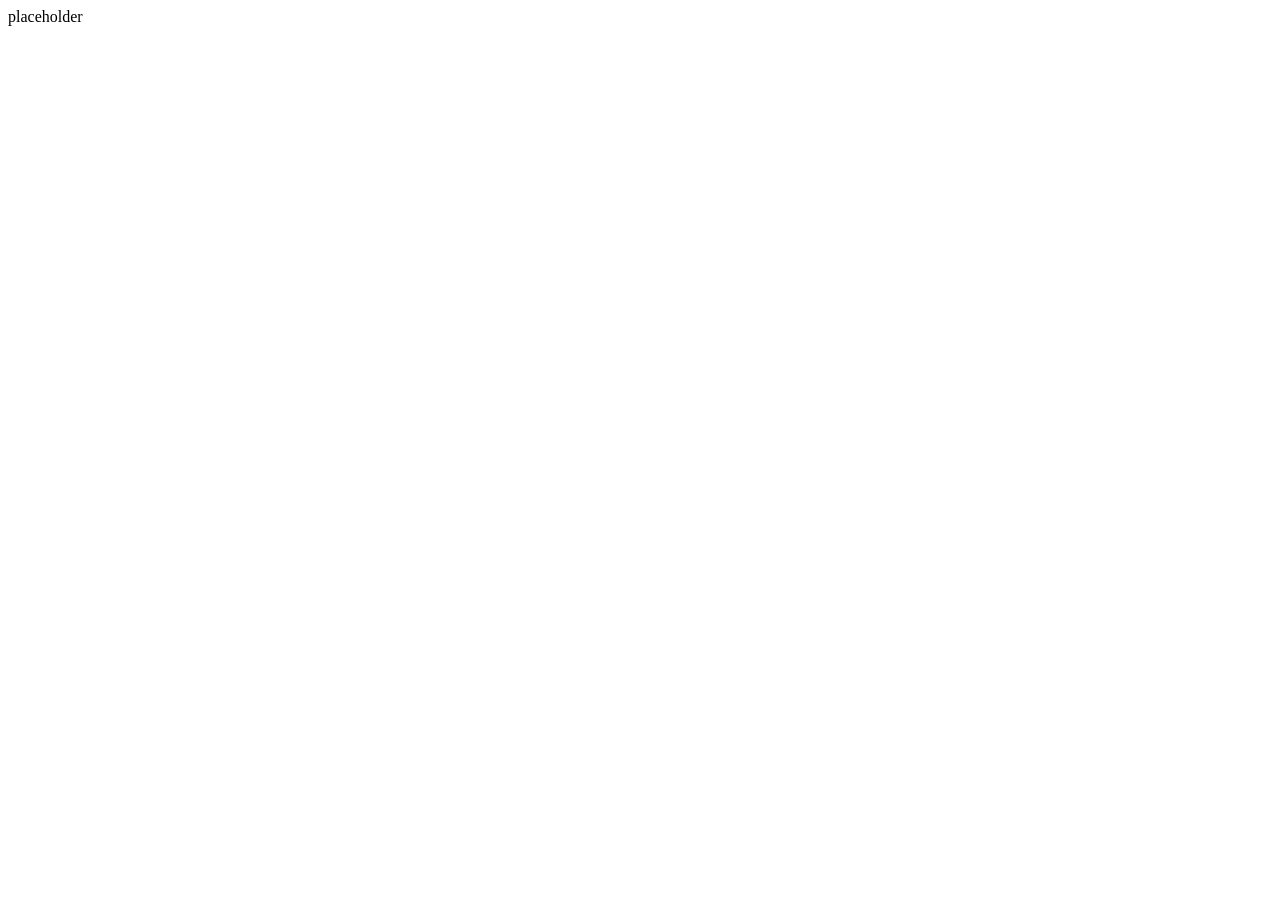
==== cross/tray/ui/index.html @ e04d2fab "Windows/Linux: Tauri tray backend Tray icon with usage ring, main and floating button windows, limit" ====
<!doctype html><meta charset=utf-8><title>Claude Anchor</title><body>placeholder<script>window.__TAURI__.event.listen("state",e=>document.body.textContent=JSON.stringify(e.payload).slice(0,300))</script>
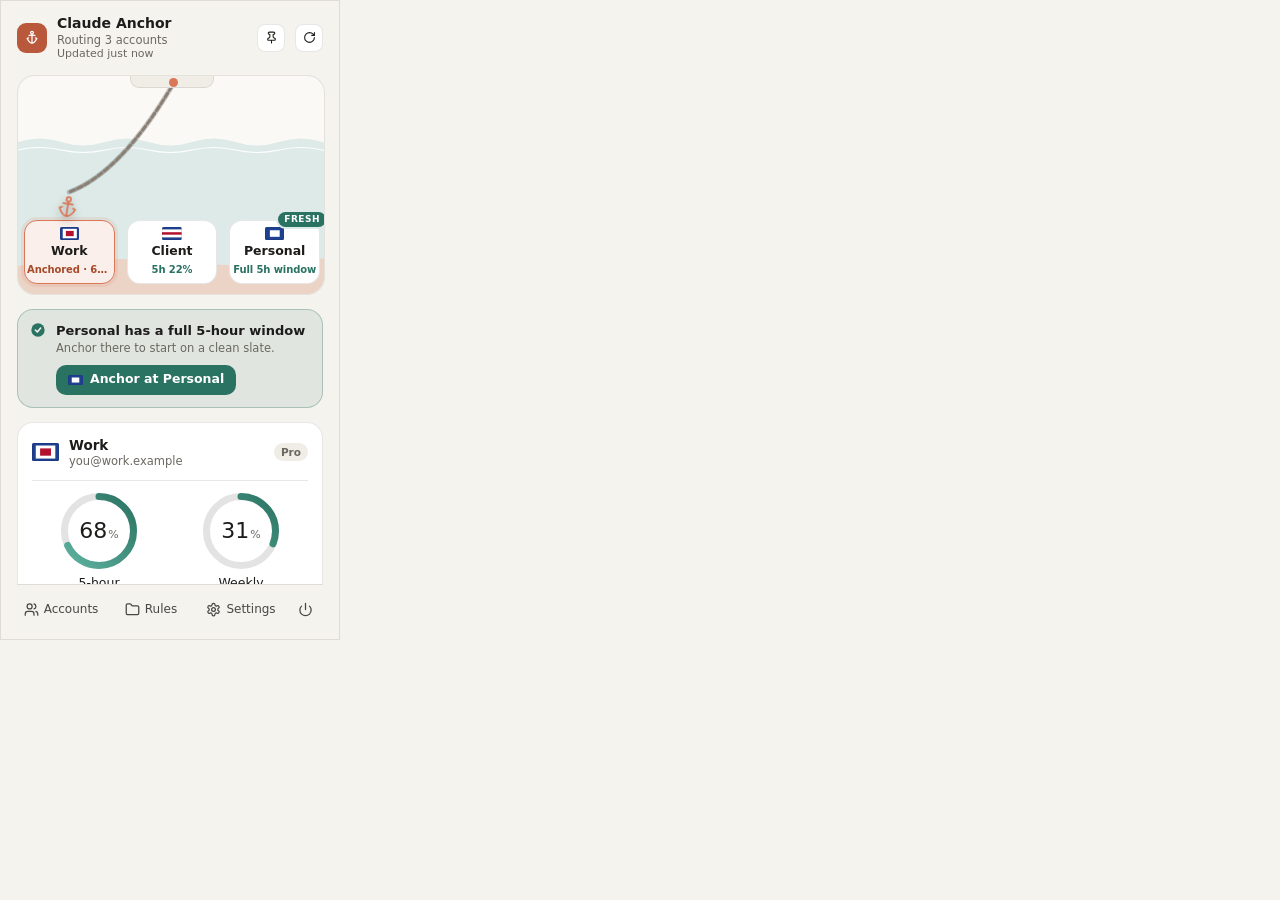
==== commit ba799f21: "Windows/Linux: tray UI Plain HTML/CSS/JS port of the Clay design: harbor switcher, rings, usage, las" ====
--- a/cross/tray/ui/index.html
+++ b/cross/tray/ui/index.html
@@ -1 +1,17 @@
-<!doctype html><meta charset=utf-8><title>Claude Anchor</title><body>placeholder<script>window.__TAURI__.event.listen("state",e=>document.body.textContent=JSON.stringify(e.payload).slice(0,300))</script>
+<!doctype html>
+<html lang="en">
+<head>
+<meta charset="utf-8">
+<meta name="viewport" content="width=device-width, initial-scale=1">
+<meta name="color-scheme" content="light dark">
+<title>Claude Anchor</title>
+<link rel="stylesheet" href="app.css">
+</head>
+<body>
+<div id="app" aria-live="off"></div>
+<script type="module">
+  if (!window.__TAURI__) (await import("./mock.js")).installMock();
+  await import("./app.js");
+</script>
+</body>
+</html>
--- a/cross/tray/ui/app.css
+++ b/cross/tray/ui/app.css
@@ -0,0 +1,242 @@
+/* Claude Anchor tray UI. "Clay" palette from docs/DESIGN.md. */
+:root {
+  --paper: #F5F3EE; --surface: #FFFFFF; --surface2: #F0EDE6;
+  --accent: #D97757; --accent-text: #A64A28; --accent-fill: #B9583A; --accent-ink: #FFFFFF;
+  --fresh: #2A7262; --fresh-ink: #FFFFFF; --amber: #8C5F0B; --limit: #B5352E;
+  --text: #1D1C1A; --text2: #6B6760; --hairline: rgba(29,28,26,.10); --track: rgba(29,28,26,.12); --track-faint: rgba(29,28,26,.07);
+  --sky: #FBF9F5; --sea: #DDEAE8; --foam: #FFFFFF; --seabed: #EBD3C6; --chain: #8A7F72;
+  --g-ok-a: #5FB3A1; --g-ok-b: #2A7262; --g-warn-a: #E9BE5C; --g-warn-b: #B07A12; --g-crit-a: #E57A70; --g-crit-b: #B5352E;
+  --shadow: 0 6px 18px rgba(0,0,0,.18);
+  color-scheme: light;
+}
+@media (prefers-color-scheme: dark) {
+  :root {
+    --paper: #1D1C1A; --surface: #272624; --surface2: #302E2B;
+    --accent-text: #EB9475; --accent-fill: #D97757; --accent-ink: #1D1C1A;
+    --fresh: #72C2AF; --fresh-ink: #1D1C1A; --amber: #E8BA5A; --limit: #F27D72;
+    --text: #F5F3EE; --text2: #A9A49B; --hairline: rgba(245,243,238,.10); --track: rgba(245,243,238,.12); --track-faint: rgba(245,243,238,.07);
+    --sky: #24231F; --sea: #1F2E2D; --foam: #3C5654; --seabed: #3A2A22; --chain: #8F877C;
+    --g-ok-a: #9ADBCB; --g-ok-b: #4FA593; --g-warn-a: #F4D488; --g-warn-b: #D9A23A; --g-crit-a: #FFA59C; --g-crit-b: #E0564D;
+    --shadow: 0 6px 18px rgba(0,0,0,.5);
+    color-scheme: dark;
+  }
+}
+* { box-sizing: border-box; margin: 0; }
+html, body { height: 100%; }
+body { position: relative;
+  width: 340px; height: 640px; overflow: hidden; background: var(--paper); color: var(--text);
+  font: 13px/1.35 "Segoe UI Variable Text", "Segoe UI", Cantarell, Ubuntu, Inter, system-ui, -apple-system, sans-serif;
+  -webkit-font-smoothing: antialiased; user-select: none; -webkit-user-select: none; cursor: default;
+}
+body.page { width: auto; }
+button, select, input { font: inherit; color: inherit; }
+button { background: none; border: 0; padding: 0; cursor: pointer; text-align: inherit; }
+button:disabled { cursor: default; }
+svg { display: block; flex: none; }
+:focus-visible { outline: 2px solid var(--accent-text); outline-offset: 2px; border-radius: 6px; }
+.sr { position: absolute; width: 1px; height: 1px; overflow: hidden; clip: rect(0 0 0 0); white-space: nowrap; }
+.muted { color: var(--text2); }
+.trunc { overflow: hidden; text-overflow: ellipsis; white-space: nowrap; min-width: 0; }
+.ic { width: 15px; height: 15px; fill: none; stroke: currentColor; stroke-width: 2; stroke-linecap: round; stroke-linejoin: round; }
+
+#app { height: 640px; display: flex; flex-direction: column; border: 1px solid var(--hairline); }
+.scroll { flex: 1; min-height: 0; overflow-y: auto; scrollbar-width: none; }
+.scroll::-webkit-scrollbar { display: none; }
+.stack { display: flex; flex-direction: column; gap: 14px; padding: 14px 16px 12px; }
+.pane .stack { padding-top: 8px; padding-bottom: 16px; }
+
+/* header */
+.head { display: flex; align-items: center; gap: 10px; min-height: 34px; }
+.pane-head { padding: 14px 16px 4px; }
+.mark { width: 30px; height: 30px; border-radius: 9px; background: var(--accent-fill); color: var(--accent-ink); display: grid; place-items: center; flex: none; }
+.head .titles { flex: 1; min-width: 0; line-height: 1.25; }
+.head .t1 { font-size: 14px; font-weight: 600; }
+.head .t2 { font-size: 11.5px; color: var(--text2); }
+.head .t3 { font-size: 11px; color: var(--text2); }
+.head .t3.old { color: var(--amber); }
+.ibtn { width: 28px; height: 28px; border-radius: 8px; background: var(--surface); border: 1px solid var(--hairline); display: grid; place-items: center; flex: none; }
+.ibtn:hover { background: var(--surface2); }
+.ibtn[aria-pressed="true"] { background: var(--accent-fill); color: var(--accent-ink); border-color: transparent; }
+.ibtn:disabled .ic { opacity: .4; }
+.spin .ic { animation: spin 1s linear infinite; }
+@keyframes spin { to { transform: rotate(360deg); } }
+.pane-title { font-size: 14px; font-weight: 600; flex: 1; }
+
+/* generic pieces */
+.card { background: var(--surface); border: 1px solid var(--hairline); border-radius: 16px; padding: 14px; }
+.caption { font-size: 10.5px; font-weight: 600; letter-spacing: .8px; text-transform: uppercase; color: var(--text2); }
+.btn { display: flex; align-items: center; justify-content: center; gap: 7px; min-height: 30px; padding: 0 12px; border-radius: 10px; background: var(--accent-fill); color: var(--accent-ink); font-size: 12.5px; font-weight: 600; max-width: 100%; }
+.btn:hover:not(:disabled) { filter: brightness(1.06); }
+.btn:active:not(:disabled) { opacity: .8; }
+.btn:disabled { opacity: .5; }
+.btn.fresh { background: var(--fresh); color: var(--fresh-ink); }
+.btn.block { width: 100%; }
+.btn.small { min-height: 24px; padding: 0 9px; font-size: 11.5px; border-radius: 8px; }
+.btn.ghost { background: var(--surface); color: var(--text); border: 1px solid var(--hairline); }
+.btn.danger { background: var(--limit); color: var(--surface); }
+.btn.ghost:hover { background: var(--surface2); }
+.pill { font-size: 10.5px; font-weight: 600; padding: 2px 7px; border-radius: 99px; background: var(--surface2); color: var(--text2); white-space: nowrap; flex: none; }
+.row { display: flex; align-items: center; gap: 8px; }
+.sp { flex: 1; min-width: 0; }
+.hr { height: 1px; background: var(--hairline); border: 0; }
+.link { color: var(--accent-text); font-weight: 600; font-size: 12.5px; }
+.tinted { border-radius: 16px; padding: 12px; display: flex; gap: 10px; align-items: flex-start; }
+.tinted.fresh { background: color-mix(in srgb, var(--fresh) 10%, transparent); border: 1px solid color-mix(in srgb, var(--fresh) 30%, transparent); }
+.tinted.amber { background: color-mix(in srgb, var(--amber) 10%, transparent); border: 1px solid color-mix(in srgb, var(--amber) 28%, transparent); }
+.tinted .body { flex: 1; min-width: 0; display: flex; flex-direction: column; gap: 8px; }
+.tinted .h { font-size: 13px; font-weight: 600; }
+.tinted .s { font-size: 11.5px; color: var(--text2); margin-top: 2px; }
+.tinted .btn { justify-content: flex-start; width: max-content; }
+.xbtn { width: 20px; height: 20px; display: grid; place-items: center; color: var(--text2); flex: none; }
+.empty { min-height: 156px; display: flex; flex-direction: column; align-items: center; justify-content: center; gap: 6px; text-align: center; }
+.empty .h { font-size: 14px; font-weight: 600; }
+.empty .s { color: var(--text2); }
+.empty .btn { margin-top: 6px; }
+.spinner { width: 12px; height: 12px; border: 2px solid var(--track); border-top-color: var(--text2); border-radius: 50%; animation: spin .9s linear infinite; flex: none; }
+
+/* segmented */
+.seg { display: flex; gap: 2px; padding: 2px; background: var(--surface2); border-radius: 9px; }
+.seg button { height: 22px; padding: 0 9px; border-radius: 7px; font-size: 11.5px; font-weight: 500; color: var(--text2); border: 1px solid transparent; white-space: nowrap; text-align: center; }
+.seg.fill button { flex: 1; }
+.seg button[aria-checked="true"] { background: var(--surface); color: var(--text); border-color: var(--hairline); }
+
+/* switch */
+.sw { appearance: none; -webkit-appearance: none; width: 34px; height: 20px; border-radius: 99px; background: var(--track); position: relative; flex: none; cursor: pointer; transition: background .15s; border: 1px solid var(--hairline); }
+.sw::after { content: ""; position: absolute; top: 1px; left: 1px; width: 16px; height: 16px; border-radius: 50%; background: #fff; box-shadow: 0 1px 2px rgba(0,0,0,.3); transition: transform .15s; }
+.sw:checked { background: var(--accent-fill); }
+.sw:checked::after { transform: translateX(14px); }
+.sw:disabled { opacity: .45; cursor: default; }
+
+/* select / inputs */
+.sel { appearance: none; -webkit-appearance: none; background: var(--surface) url("data:image/svg+xml,%3Csvg xmlns='http://www.w3.org/2000/svg' width='10' height='6' fill='none' stroke='%23888' stroke-width='1.6' stroke-linecap='round'%3E%3Cpath d='m1 1 4 4 4-4'/%3E%3C/svg%3E") no-repeat right 8px center; border: 1px solid var(--hairline); border-radius: 8px; height: 28px; padding: 0 26px 0 9px; max-width: 100%; text-overflow: ellipsis; cursor: pointer; }
+.sel.block { width: 100%; height: 30px; }
+.sel.inline { border-color: transparent; background-color: transparent; font-weight: 500; font-size: 12.5px; padding-left: 0; padding-right: 20px; }
+.sel option { background: var(--surface); color: var(--text); }
+.inp { height: 28px; border: 1px solid var(--hairline); background: var(--surface); border-radius: 8px; padding: 0 9px; width: 100%; min-width: 0; user-select: text; -webkit-user-select: text; }
+.inp:focus-visible { outline-offset: 0; }
+
+/* rings */
+.rings { display: flex; gap: 8px; }
+.ring { flex: 1; display: flex; flex-direction: column; align-items: center; gap: 6px; }
+.ring svg { width: 76px; height: 76px; }
+.ring .pct { font-size: 22px; font-weight: 300; font-variant-numeric: tabular-nums; }
+.ring .pct small { font-size: 11px; color: var(--text2); margin-left: 1px; }
+.ring .pct.crit { color: var(--limit); }
+.ring .lbl { font-size: 12.5px; font-weight: 500; text-align: center; }
+.ring .rs { font-size: 11px; color: var(--text2); text-align: center; white-space: nowrap; }
+.ring .box { position: relative; width: 76px; height: 76px; }
+.ring .box .pct { position: absolute; inset: 0; display: grid; place-items: center; }
+.ring .arc { transition: stroke-dashoffset .5s ease-out; }
+
+/* usage */
+.big { font-size: 28px; font-weight: 300; font-variant-numeric: tabular-nums; }
+.urow .top { display: flex; align-items: center; gap: 8px; font-size: 12.5px; }
+.urow .num { font-variant-numeric: tabular-nums; white-space: nowrap; }
+.urow .cost { width: 60px; text-align: right; color: var(--text2); }
+.bar { height: 4px; border-radius: 4px; background: var(--track-faint); margin-top: 4px; overflow: hidden; }
+.bar > i { display: block; height: 100%; border-radius: 4px; background: var(--accent); }
+
+/* nav */
+.nav { display: flex; gap: 2px; padding: 8px 16px 8px; border-top: 1px solid var(--hairline); margin: 0 16px; padding-left: 0; padding-right: 0; flex: none; }
+.navwrap { flex: none; padding-bottom: 6px; }
+.nav button { flex: 1; height: 32px; display: flex; align-items: center; justify-content: center; gap: 5px; border-radius: 8px; font-size: 12px; font-weight: 500; color: color-mix(in srgb, var(--text) 80%, transparent); }
+.nav button:hover { background: var(--track-faint); }
+.nav button.q { flex: 0 0 36px; }
+
+/* pane lists */
+.section { display: flex; flex-direction: column; gap: 6px; }
+.section .caption { padding: 0 4px; }
+.group { background: var(--surface); border: 1px solid var(--hairline); border-radius: 16px; padding: 2px 14px; }
+.group > * + * { border-top: 1px solid var(--hairline); }
+.foot { font-size: 11px; color: var(--text2); padding: 0 4px; }
+.prow { display: flex; align-items: center; gap: 8px; min-height: 40px; font-size: 13px; }
+.prow .lab { flex: 1; min-width: 0; }
+.prow .lab small { display: block; font-size: 11px; color: var(--text2); }
+.arow { display: flex; align-items: center; gap: 10px; padding: 9px 0; }
+.arow .nm { font-weight: 600; font-size: 13.5px; }
+.arow .em { font-size: 12px; color: var(--text2); display: flex; align-items: center; gap: 6px; min-width: 0; }
+.arow .col { flex: 1; min-width: 0; line-height: 1.25; }
+.dots { color: var(--text2); width: 28px; height: 28px; display: grid; place-items: center; border-radius: 50%; flex: none; }
+.dots:hover { color: var(--text); background: var(--track-faint); }
+.dots .ic { width: 18px; height: 18px; }
+.addrow { display: flex; align-items: center; gap: 8px; min-height: 40px; width: 100%; color: var(--accent-text); font-weight: 600; font-size: 12.5px; }
+.rrow { padding: 10px 0; display: flex; flex-direction: column; gap: 8px; }
+.rrow .path { font-weight: 600; font-size: 12.5px; }
+.status { display: flex; align-items: center; gap: 6px; padding: 5px 8px; border-radius: 8px; font-size: 11.5px; font-weight: 500; }
+.status i { width: 6px; height: 6px; border-radius: 50%; flex: none; }
+.kbd { font-size: 11px; font-weight: 500; color: var(--text2); background: var(--surface2); padding: 1px 6px; border-radius: 5px; }
+.flag { border-radius: 1.5px; flex: none; }
+
+/* menus, modals, toast */
+.menu { position: absolute; z-index: 50; min-width: 150px; max-width: 300px; background: var(--surface); border: 1px solid var(--hairline); border-radius: 10px; padding: 4px; box-shadow: var(--shadow); }
+.menu button { display: block; width: 100%; padding: 6px 10px; border-radius: 6px; font-size: 12.5px; white-space: nowrap; }
+.menu button:hover, .menu button:focus-visible { background: var(--track-faint); outline-offset: -2px; }
+.menu button.danger { color: var(--limit); }
+.menu hr { border: 0; height: 1px; background: var(--hairline); margin: 4px 0; }
+.flaggrid { display: grid; grid-template-columns: repeat(6, 1fr); gap: 4px; padding: 8px; width: 282px; }
+.flaggrid button { padding: 5px 0; border-radius: 6px; display: grid; place-items: center; border: 1.5px solid transparent; }
+.flaggrid button:hover { background: var(--track-faint); }
+.flaggrid button[aria-pressed="true"] { border-color: var(--accent); }
+.flaggrid button.used { opacity: .35; }
+.scrim { position: absolute; inset: 0; z-index: 60; background: rgba(0,0,0,.35); display: grid; place-items: center; }
+.modal { width: 300px; background: var(--surface); border: 1px solid var(--hairline); border-radius: 16px; padding: 16px; display: flex; flex-direction: column; gap: 10px; box-shadow: var(--shadow); }
+.modal h2 { font-size: 13px; font-weight: 600; }
+.modal p { font-size: 11.5px; color: var(--text2); }
+.modal .acts { display: flex; justify-content: flex-end; gap: 8px; }
+.toast { position: absolute; z-index: 70; left: 16px; right: 16px; bottom: 56px; background: var(--text); color: var(--paper); padding: 8px 12px; border-radius: 10px; font-size: 12px; box-shadow: var(--shadow); }
+
+/* ---------- harbor ---------- */
+.harbor { position: relative; width: 308px; height: 220px; margin: 0 auto; border-radius: 18px; overflow: hidden; background: var(--sky); border: 1px solid var(--hairline); touch-action: none; }
+.harbor:focus-visible { outline: none; border: 2px solid var(--accent); }
+.harbor .sea { position: absolute; inset: 0; pointer-events: none; }
+.harbor .waves1 { animation: drift 7s linear infinite; }
+.harbor .waves2 { animation: drift 11s linear infinite; }
+@keyframes drift { to { transform: translateX(-87px); } }
+.quay { position: absolute; inset: 0; will-change: transform; }
+.berth { position: absolute; top: 144px; height: 64px; border-radius: 13px; background: var(--surface); border: 1px solid var(--hairline); display: flex; flex-direction: column; align-items: center; justify-content: center; gap: 3px; padding: 0 2px; text-align: center; transition: box-shadow .15s, border-color .15s, background .15s; }
+.berth .nm { font-size: 12.5px; font-weight: 600; max-width: 100%; }
+.berth.compact .nm { font-size: 11px; }
+.berth .st { font-size: 10px; letter-spacing: -.1px; font-weight: 600; font-variant-numeric: tabular-nums; max-width: 100%; white-space: nowrap; overflow: hidden; text-overflow: ellipsis; }
+.berth.lit { border-color: var(--accent); background: linear-gradient(color-mix(in srgb, var(--accent) 12%, transparent), color-mix(in srgb, var(--accent) 12%, transparent)), var(--surface); box-shadow: 0 0 0 3px color-mix(in srgb, var(--accent) 12%, transparent); }
+.berth.hot { border-width: 1.5px; box-shadow: 0 0 0 4px color-mix(in srgb, var(--accent) 14%, transparent), 0 0 11px color-mix(in srgb, var(--accent) 30%, transparent); }
+.berth .badge { position: absolute; top: -9px; right: -7px; background: var(--fresh); color: var(--fresh-ink); font-size: 9px; font-weight: 800; letter-spacing: .5px; padding: 0 6px; height: 15px; line-height: 15px; border-radius: 99px; box-shadow: 0 0 0 2px var(--sea); }
+.berth.compact .badge { width: 10px; height: 10px; padding: 0; top: -9px; right: -3px; font-size: 0; }
+.berth.ghost { background: transparent; border: 1px dashed color-mix(in srgb, var(--text) 24%, transparent); color: var(--text2); font-size: 11px; font-weight: 600; }
+.berth.ghost .ic { width: 13px; height: 13px; }
+.chain { position: absolute; inset: 0; pointer-events: none; overflow: visible; }
+.hull { position: absolute; left: 112px; top: -12px; width: 84px; height: 24px; border-radius: 9px; background: var(--surface2); border: 1px solid var(--hairline); pointer-events: none; }
+.hull::after { content: ""; position: absolute; left: 37.5px; top: 13.5px; width: 9px; height: 9px; border-radius: 50%; background: var(--accent); }
+.anchor { position: absolute; left: 0; top: 0; width: 40px; height: 40px; display: grid; place-items: center; color: var(--accent); cursor: grab; transform-origin: 50% 20%; filter: drop-shadow(0 4px 4px rgba(0,0,0,.28)); touch-action: none; }
+.anchor.dragging { cursor: grabbing; filter: drop-shadow(0 4px 4px rgba(0,0,0,.28)) drop-shadow(0 0 6px var(--accent)); }
+.anchor.locked { cursor: default; }
+.ripple { position: absolute; border: 1.5px solid var(--accent); border-radius: 50%; pointer-events: none; animation: ripple .9s ease-out forwards; }
+@keyframes ripple { from { transform: scale(.15); opacity: 1; } to { transform: scale(1); opacity: 0; } }
+.fadeL, .fadeR { position: absolute; top: 130px; width: 34px; height: 90px; pointer-events: none; transition: opacity .2s; }
+.fadeL { left: 0; background: linear-gradient(90deg, var(--sea), transparent); }
+.fadeR { right: 0; background: linear-gradient(270deg, var(--sea), transparent); }
+.qarrow { position: absolute; top: 92px; width: 26px; height: 26px; border-radius: 50%; background: var(--surface); border: 1px solid var(--hairline); display: grid; place-items: center; box-shadow: 0 3px 5px rgba(0,0,0,.18); }
+.qarrow .ic { width: 12px; height: 12px; stroke-width: 2.6; }
+.dotsrow { position: absolute; left: 0; right: 0; bottom: 4px; display: flex; justify-content: center; gap: 4px; pointer-events: none; }
+.dotsrow i { width: 4px; height: 3px; border-radius: 3px; background: var(--track); }
+.dotsrow i.on { width: 12px; background: var(--accent); }
+
+@media (prefers-reduced-motion: reduce) {
+  .harbor .waves1, .harbor .waves2, .ripple, .glow { animation: none !important; }
+  .ring .arc, .berth, .sw, .sw::after { transition: none !important; }
+  .spin .ic, .spinner { animation-duration: 3s; }
+}
+@media (forced-colors: active) {
+  .card, .group, .harbor, .berth, .ibtn, .modal, .menu, .sel, .inp, .tinted, #app { border: 1px solid CanvasText; }
+  .berth.lit { border: 2px solid Highlight; box-shadow: none; }
+  .sw { border: 1px solid ButtonText; background: Canvas; }
+  .sw::after { background: ButtonText; box-shadow: none; }
+  .sw:checked { background: Highlight; }
+  .sw:checked::after { background: HighlightText; }
+  .seg button[aria-checked="true"] { border-color: Highlight; outline: 1px solid Highlight; }
+  .bar { border: 1px solid CanvasText; }
+  .bar > i, .mark { background: Highlight; forced-color-adjust: none; }
+  .btn { border: 1px solid ButtonText; background: ButtonFace; color: ButtonText; }
+  .tinted .btn.fresh, .btn.fresh { background: ButtonFace; color: ButtonText; }
+  :focus-visible { outline: 2px solid Highlight; }
+}
+[hidden] { display: none !important; }
